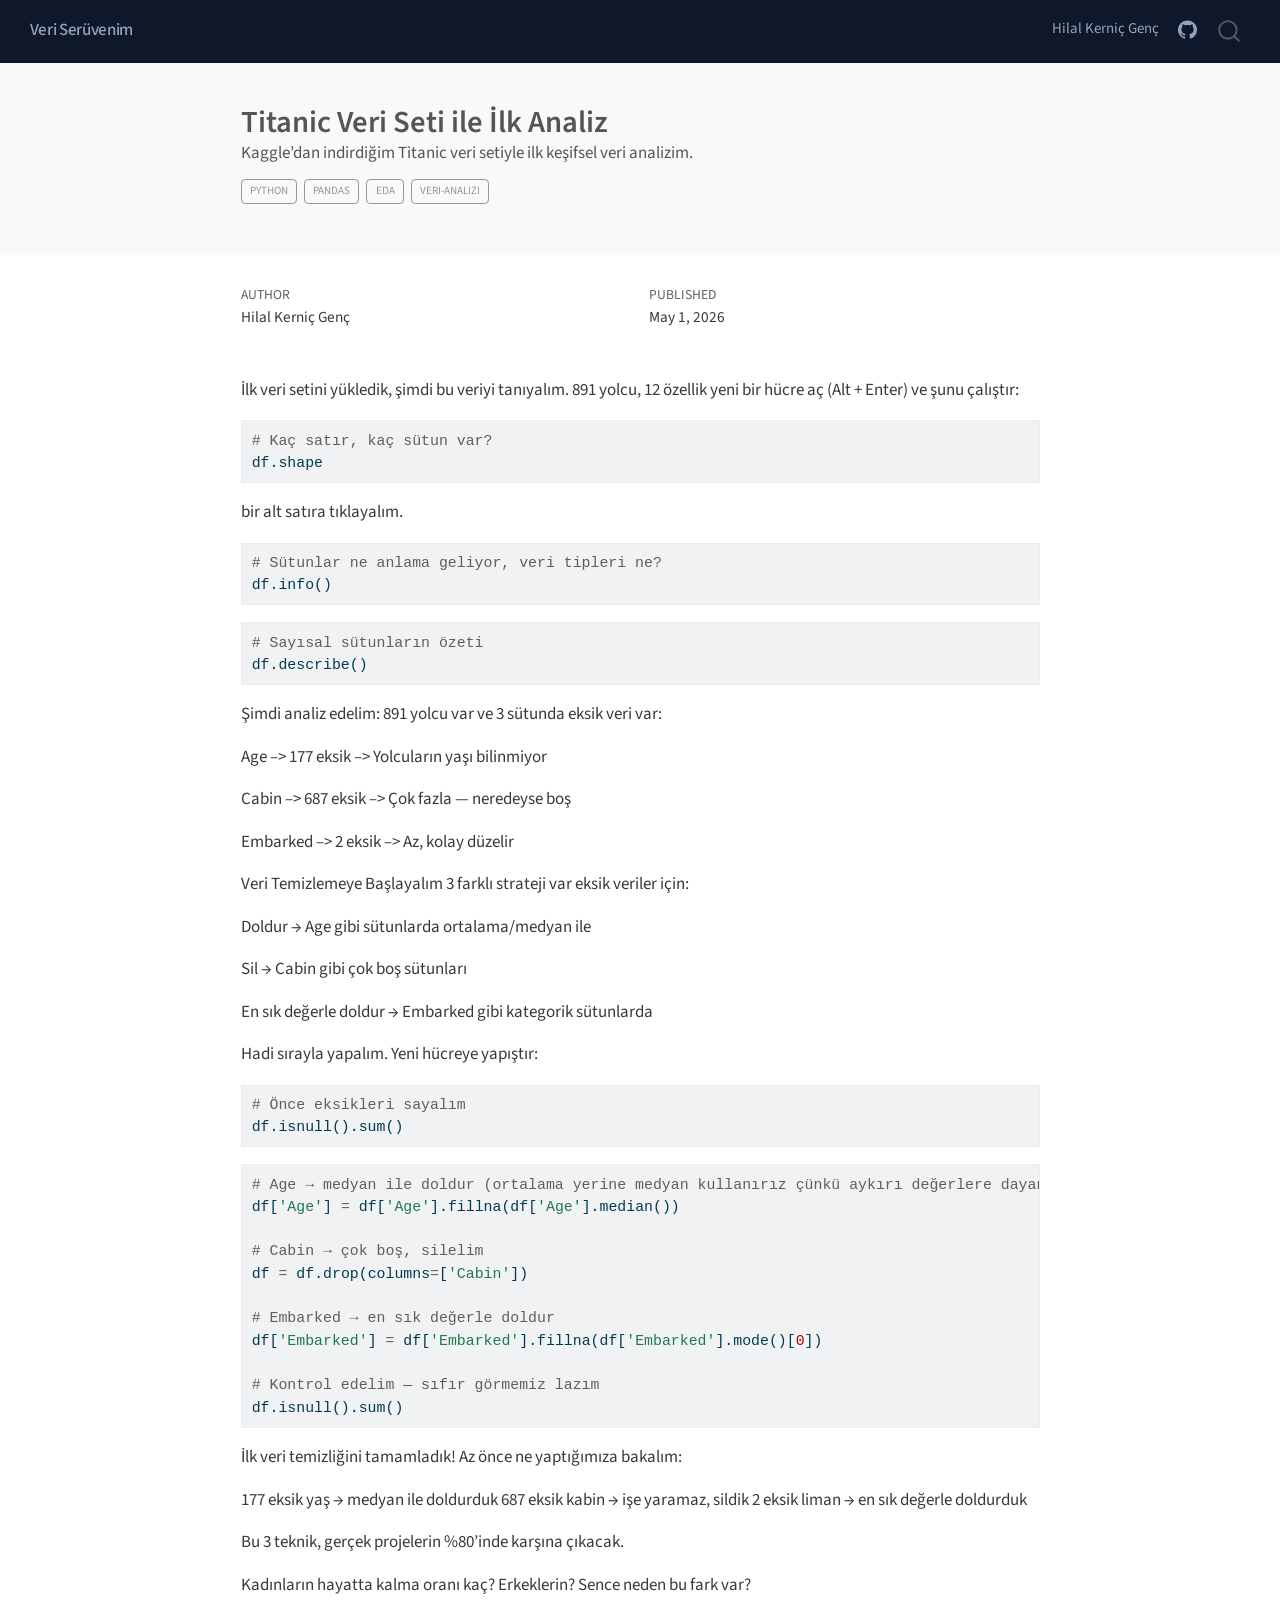
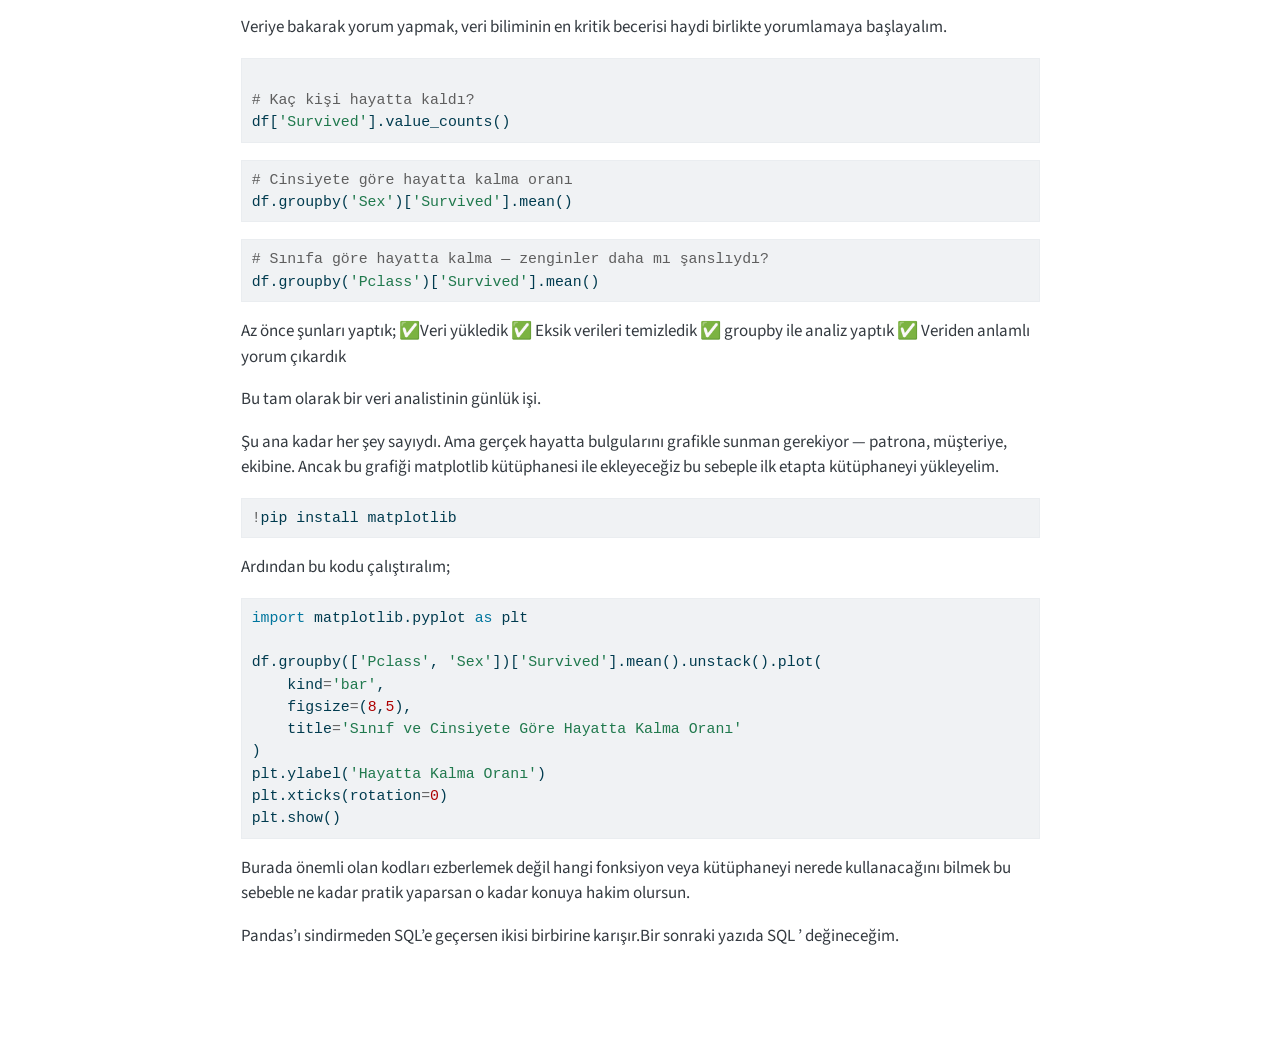
==== posts/eda-analizi/index.html @ 27ab3617 "Built site for gh-pages" ====
<!DOCTYPE html>
<html xmlns="http://www.w3.org/1999/xhtml" lang="en" xml:lang="en"><head>

<meta charset="utf-8">
<meta name="generator" content="quarto-1.9.37">

<meta name="viewport" content="width=device-width, initial-scale=1.0, user-scalable=yes">

<meta name="author" content="Hilal Kerniç Genç">
<meta name="dcterms.date" content="2026-05-01">
<meta name="description" content="Kaggle’dan indirdiğim Titanic veri setiyle ilk keşifsel veri analizim.">

<title>Titanic Veri Seti ile İlk Analiz – Veri Serüvenim</title>
<style>
/* Default styles provided by pandoc.
** See https://pandoc.org/MANUAL.html#variables-for-html for config info.
*/
code{white-space: pre-wrap;}
span.smallcaps{font-variant: small-caps;}
div.columns{display: flex; gap: min(4vw, 1.5em);}
div.column{flex: auto; overflow-x: auto;}
div.hanging-indent{margin-left: 1.5em; text-indent: -1.5em;}
ul.task-list{list-style: none;}
ul.task-list li input[type="checkbox"] {
  width: 0.8em;
  margin: 0 0.8em 0.2em -1em; /* quarto-specific, see https://github.com/quarto-dev/quarto-cli/issues/4556 */ 
  vertical-align: middle;
}
/* CSS for syntax highlighting */
html { -webkit-text-size-adjust: 100%; }
pre > code.sourceCode { white-space: pre; position: relative; }
pre > code.sourceCode > span { display: inline-block; line-height: 1.25; }
pre > code.sourceCode > span:empty { height: 1.2em; }
.sourceCode { overflow: visible; }
code.sourceCode > span { color: inherit; text-decoration: inherit; }
div.sourceCode { margin: 1em 0; }
pre.sourceCode { margin: 0; }
@media screen {
div.sourceCode { overflow: auto; }
}
@media print {
pre > code.sourceCode { white-space: pre-wrap; }
pre > code.sourceCode > span { text-indent: -5em; padding-left: 5em; }
}
pre.numberSource code
  { counter-reset: source-line 0; }
pre.numberSource code > span
  { position: relative; left: -4em; counter-increment: source-line; }
pre.numberSource code > span > a:first-child::before
  { content: counter(source-line);
    position: relative; left: -1em; text-align: right; vertical-align: baseline;
    border: none; display: inline-block;
    -webkit-touch-callout: none; -webkit-user-select: none;
    -khtml-user-select: none; -moz-user-select: none;
    -ms-user-select: none; user-select: none;
    padding: 0 4px; width: 4em;
  }
pre.numberSource { margin-left: 3em;  padding-left: 4px; }
div.sourceCode
  {   }
@media screen {
pre > code.sourceCode > span > a:first-child::before { text-decoration: underline; }
}
</style>


<script src="../../site_libs/quarto-nav/quarto-nav.js"></script>
<script src="../../site_libs/quarto-nav/headroom.min.js"></script>
<script src="../../site_libs/clipboard/clipboard.min.js"></script>
<script src="../../site_libs/quarto-search/autocomplete.umd.js"></script>
<script src="../../site_libs/quarto-search/fuse.min.js"></script>
<script src="../../site_libs/quarto-search/quarto-search.js"></script>
<meta name="quarto:offset" content="../../">
<script src="../../site_libs/quarto-html/quarto.js" type="module"></script>
<script src="../../site_libs/quarto-html/tabsets/tabsets.js" type="module"></script>
<script src="../../site_libs/quarto-html/popper.min.js"></script>
<script src="../../site_libs/quarto-html/tippy.umd.min.js"></script>
<script src="../../site_libs/quarto-html/anchor.min.js"></script>
<link href="../../site_libs/quarto-html/tippy.css" rel="stylesheet">
<link href="../../site_libs/quarto-html/quarto-syntax-highlighting-7f8f88aac4f3542376d5c11b86a4c14d.css" rel="stylesheet" id="quarto-text-highlighting-styles">
<script src="../../site_libs/bootstrap/bootstrap.min.js"></script>
<link href="../../site_libs/bootstrap/bootstrap-icons.css" rel="stylesheet">
<link href="../../site_libs/bootstrap/bootstrap-a0f9fd0d421825b736dc1bbcbcba2219.min.css" rel="stylesheet" append-hash="true" id="quarto-bootstrap" data-mode="light">
<script id="quarto-search-options" type="application/json">{
  "location": "navbar",
  "copy-button": false,
  "collapse-after": 3,
  "panel-placement": "end",
  "type": "overlay",
  "limit": 50,
  "keyboard-shortcut": [
    "f",
    "/",
    "s"
  ],
  "show-item-context": false,
  "language": {
    "search-no-results-text": "No results",
    "search-matching-documents-text": "matching documents",
    "search-copy-link-title": "Copy link to search",
    "search-hide-matches-text": "Hide additional matches",
    "search-more-match-text": "more match in this document",
    "search-more-matches-text": "more matches in this document",
    "search-clear-button-title": "Clear",
    "search-text-placeholder": "",
    "search-detached-cancel-button-title": "Cancel",
    "search-submit-button-title": "Submit",
    "search-label": "Search"
  }
}</script>


<link rel="stylesheet" href="../../styles.css">
</head>

<body class="nav-fixed fullcontent quarto-light">

<div id="quarto-search-results"></div>
  <header id="quarto-header" class="headroom fixed-top quarto-banner">
    <nav class="navbar navbar-expand-lg " data-bs-theme="dark">
      <div class="navbar-container container-fluid">
      <div class="navbar-brand-container mx-auto">
    <a class="navbar-brand" href="../../index.html">
    <span class="navbar-title">Veri Serüvenim</span>
    </a>
  </div>
            <div id="quarto-search" class="" title="Search"></div>
          <button class="navbar-toggler" type="button" data-bs-toggle="collapse" data-bs-target="#navbarCollapse" aria-controls="navbarCollapse" role="menu" aria-expanded="false" aria-label="Toggle navigation" onclick="if (window.quartoToggleHeadroom) { window.quartoToggleHeadroom(); }">
  <span class="navbar-toggler-icon"></span>
</button>
          <div class="collapse navbar-collapse" id="navbarCollapse">
            <ul class="navbar-nav navbar-nav-scroll ms-auto">
  <li class="nav-item">
    <a class="nav-link" href="../../about.html"> 
<span class="menu-text">Hilal Kerniç Genç</span></a>
  </li>  
  <li class="nav-item compact">
    <a class="nav-link" href="https://github.com/Hilalkernicgenc"> <i class="bi bi-github" role="img">
</i> 
<span class="menu-text"></span></a>
  </li>  
</ul>
          </div> <!-- /navcollapse -->
            <div class="quarto-navbar-tools">
</div>
      </div> <!-- /container-fluid -->
    </nav>
</header>
<!-- content -->
<header id="title-block-header" class="quarto-title-block default page-columns page-full">
  <div class="quarto-title-banner page-columns page-full">
    <div class="quarto-title column-body">
      <h1 class="title">Titanic Veri Seti ile İlk Analiz</h1>
                  <div>
        <div class="description">
          Kaggle’dan indirdiğim Titanic veri setiyle ilk keşifsel veri analizim.
        </div>
      </div>
                          <div class="quarto-categories">
                <div class="quarto-category">python</div>
                <div class="quarto-category">pandas</div>
                <div class="quarto-category">eda</div>
                <div class="quarto-category">veri-analizi</div>
              </div>
                  </div>
  </div>
    
  
  <div class="quarto-title-meta">

      <div>
      <div class="quarto-title-meta-heading">Author</div>
      <div class="quarto-title-meta-contents">
               <p>Hilal Kerniç Genç </p>
            </div>
    </div>
      
      <div>
      <div class="quarto-title-meta-heading">Published</div>
      <div class="quarto-title-meta-contents">
        <p class="date">May 1, 2026</p>
      </div>
    </div>
    
      
    </div>
    
  
  </header><div id="quarto-content" class="quarto-container page-columns page-rows-contents page-layout-article page-navbar">
<!-- sidebar -->
<!-- margin-sidebar -->
    
<!-- main -->
<main class="content quarto-banner-title-block" id="quarto-document-content">





<p>İlk veri setini yükledik, şimdi bu veriyi tanıyalım. 891 yolcu, 12 özellik yeni bir hücre aç (Alt + Enter) ve şunu çalıştır:</p>
<div class="code-copy-outer-scaffold"><div class="sourceCode" id="cb1"><pre class="sourceCode python code-with-copy"><code class="sourceCode python"><span id="cb1-1"><a href="#cb1-1" aria-hidden="true" tabindex="-1"></a><span class="co"># Kaç satır, kaç sütun var?</span></span>
<span id="cb1-2"><a href="#cb1-2" aria-hidden="true" tabindex="-1"></a>df.shape</span></code></pre></div><button title="Copy to Clipboard" class="code-copy-button"><i class="bi"></i></button></div>
<p>bir alt satıra tıklayalım.</p>
<div class="code-copy-outer-scaffold"><div class="sourceCode" id="cb2"><pre class="sourceCode python code-with-copy"><code class="sourceCode python"><span id="cb2-1"><a href="#cb2-1" aria-hidden="true" tabindex="-1"></a><span class="co"># Sütunlar ne anlama geliyor, veri tipleri ne?</span></span>
<span id="cb2-2"><a href="#cb2-2" aria-hidden="true" tabindex="-1"></a>df.info()</span></code></pre></div><button title="Copy to Clipboard" class="code-copy-button"><i class="bi"></i></button></div>
<div class="code-copy-outer-scaffold"><div class="sourceCode" id="cb3"><pre class="sourceCode python code-with-copy"><code class="sourceCode python"><span id="cb3-1"><a href="#cb3-1" aria-hidden="true" tabindex="-1"></a><span class="co"># Sayısal sütunların özeti</span></span>
<span id="cb3-2"><a href="#cb3-2" aria-hidden="true" tabindex="-1"></a>df.describe()</span></code></pre></div><button title="Copy to Clipboard" class="code-copy-button"><i class="bi"></i></button></div>
<p>Şimdi analiz edelim: 891 yolcu var ve 3 sütunda eksik veri var:</p>
<p>Age –&gt; 177 eksik –&gt; Yolcuların yaşı bilinmiyor</p>
<p>Cabin –&gt; 687 eksik –&gt; Çok fazla — neredeyse boş</p>
<p>Embarked –&gt; 2 eksik –&gt; Az, kolay düzelir</p>
<p>Veri Temizlemeye Başlayalım 3 farklı strateji var eksik veriler için:</p>
<p>Doldur → Age gibi sütunlarda ortalama/medyan ile</p>
<p>Sil → Cabin gibi çok boş sütunları</p>
<p>En sık değerle doldur → Embarked gibi kategorik sütunlarda</p>
<p>Hadi sırayla yapalım. Yeni hücreye yapıştır:</p>
<div class="code-copy-outer-scaffold"><div class="sourceCode" id="cb4"><pre class="sourceCode python code-with-copy"><code class="sourceCode python"><span id="cb4-1"><a href="#cb4-1" aria-hidden="true" tabindex="-1"></a><span class="co"># Önce eksikleri sayalım</span></span>
<span id="cb4-2"><a href="#cb4-2" aria-hidden="true" tabindex="-1"></a>df.isnull().<span class="bu">sum</span>()</span></code></pre></div><button title="Copy to Clipboard" class="code-copy-button"><i class="bi"></i></button></div>
<div class="code-copy-outer-scaffold"><div class="sourceCode" id="cb5"><pre class="sourceCode python code-with-copy"><code class="sourceCode python"><span id="cb5-1"><a href="#cb5-1" aria-hidden="true" tabindex="-1"></a><span class="co"># Age → medyan ile doldur (ortalama yerine medyan kullanırız çünkü aykırı değerlere dayanıklı)</span></span>
<span id="cb5-2"><a href="#cb5-2" aria-hidden="true" tabindex="-1"></a>df[<span class="st">'Age'</span>] <span class="op">=</span> df[<span class="st">'Age'</span>].fillna(df[<span class="st">'Age'</span>].median())</span>
<span id="cb5-3"><a href="#cb5-3" aria-hidden="true" tabindex="-1"></a></span>
<span id="cb5-4"><a href="#cb5-4" aria-hidden="true" tabindex="-1"></a><span class="co"># Cabin → çok boş, silelim</span></span>
<span id="cb5-5"><a href="#cb5-5" aria-hidden="true" tabindex="-1"></a>df <span class="op">=</span> df.drop(columns<span class="op">=</span>[<span class="st">'Cabin'</span>])</span>
<span id="cb5-6"><a href="#cb5-6" aria-hidden="true" tabindex="-1"></a></span>
<span id="cb5-7"><a href="#cb5-7" aria-hidden="true" tabindex="-1"></a><span class="co"># Embarked → en sık değerle doldur</span></span>
<span id="cb5-8"><a href="#cb5-8" aria-hidden="true" tabindex="-1"></a>df[<span class="st">'Embarked'</span>] <span class="op">=</span> df[<span class="st">'Embarked'</span>].fillna(df[<span class="st">'Embarked'</span>].mode()[<span class="dv">0</span>])</span>
<span id="cb5-9"><a href="#cb5-9" aria-hidden="true" tabindex="-1"></a></span>
<span id="cb5-10"><a href="#cb5-10" aria-hidden="true" tabindex="-1"></a><span class="co"># Kontrol edelim — sıfır görmemiz lazım</span></span>
<span id="cb5-11"><a href="#cb5-11" aria-hidden="true" tabindex="-1"></a>df.isnull().<span class="bu">sum</span>()</span></code></pre></div><button title="Copy to Clipboard" class="code-copy-button"><i class="bi"></i></button></div>
<p>İlk veri temizliğini tamamladık! Az önce ne yaptığımıza bakalım:</p>
<p>177 eksik yaş → medyan ile doldurduk 687 eksik kabin → işe yaramaz, sildik 2 eksik liman → en sık değerle doldurduk</p>
<p>Bu 3 teknik, gerçek projelerin %80’inde karşına çıkacak.</p>
<p>Kadınların hayatta kalma oranı kaç? Erkeklerin? Sence neden bu fark var?</p>
<p>Veriye bakarak yorum yapmak, veri biliminin en kritik becerisi haydi birlikte yorumlamaya başlayalım.</p>
<div class="code-copy-outer-scaffold"><div class="sourceCode" id="cb6"><pre class="sourceCode python code-with-copy"><code class="sourceCode python"><span id="cb6-1"><a href="#cb6-1" aria-hidden="true" tabindex="-1"></a></span>
<span id="cb6-2"><a href="#cb6-2" aria-hidden="true" tabindex="-1"></a><span class="co"># Kaç kişi hayatta kaldı?</span></span>
<span id="cb6-3"><a href="#cb6-3" aria-hidden="true" tabindex="-1"></a>df[<span class="st">'Survived'</span>].value_counts()</span></code></pre></div><button title="Copy to Clipboard" class="code-copy-button"><i class="bi"></i></button></div>
<div class="code-copy-outer-scaffold"><div class="sourceCode" id="cb7"><pre class="sourceCode python code-with-copy"><code class="sourceCode python"><span id="cb7-1"><a href="#cb7-1" aria-hidden="true" tabindex="-1"></a><span class="co"># Cinsiyete göre hayatta kalma oranı</span></span>
<span id="cb7-2"><a href="#cb7-2" aria-hidden="true" tabindex="-1"></a>df.groupby(<span class="st">'Sex'</span>)[<span class="st">'Survived'</span>].mean()</span></code></pre></div><button title="Copy to Clipboard" class="code-copy-button"><i class="bi"></i></button></div>
<div class="code-copy-outer-scaffold"><div class="sourceCode" id="cb8"><pre class="sourceCode python code-with-copy"><code class="sourceCode python"><span id="cb8-1"><a href="#cb8-1" aria-hidden="true" tabindex="-1"></a><span class="co"># Sınıfa göre hayatta kalma — zenginler daha mı şanslıydı?</span></span>
<span id="cb8-2"><a href="#cb8-2" aria-hidden="true" tabindex="-1"></a>df.groupby(<span class="st">'Pclass'</span>)[<span class="st">'Survived'</span>].mean()</span></code></pre></div><button title="Copy to Clipboard" class="code-copy-button"><i class="bi"></i></button></div>
<p>Az önce şunları yaptık; ✅Veri yükledik ✅ Eksik verileri temizledik ✅ groupby ile analiz yaptık ✅ Veriden anlamlı yorum çıkardık</p>
<p>Bu tam olarak bir veri analistinin günlük işi.</p>
<p>Şu ana kadar her şey sayıydı. Ama gerçek hayatta bulgularını grafikle sunman gerekiyor — patrona, müşteriye, ekibine. Ancak bu grafiği matplotlib kütüphanesi ile ekleyeceğiz bu sebeple ilk etapta kütüphaneyi yükleyelim.</p>
<div class="code-copy-outer-scaffold"><div class="sourceCode" id="cb9"><pre class="sourceCode python code-with-copy"><code class="sourceCode python"><span id="cb9-1"><a href="#cb9-1" aria-hidden="true" tabindex="-1"></a><span class="op">!</span>pip install matplotlib</span></code></pre></div><button title="Copy to Clipboard" class="code-copy-button"><i class="bi"></i></button></div>
<p>Ardından bu kodu çalıştıralım;</p>
<div class="code-copy-outer-scaffold"><div class="sourceCode" id="cb10"><pre class="sourceCode python code-with-copy"><code class="sourceCode python"><span id="cb10-1"><a href="#cb10-1" aria-hidden="true" tabindex="-1"></a><span class="im">import</span> matplotlib.pyplot <span class="im">as</span> plt</span>
<span id="cb10-2"><a href="#cb10-2" aria-hidden="true" tabindex="-1"></a></span>
<span id="cb10-3"><a href="#cb10-3" aria-hidden="true" tabindex="-1"></a>df.groupby([<span class="st">'Pclass'</span>, <span class="st">'Sex'</span>])[<span class="st">'Survived'</span>].mean().unstack().plot(</span>
<span id="cb10-4"><a href="#cb10-4" aria-hidden="true" tabindex="-1"></a>    kind<span class="op">=</span><span class="st">'bar'</span>, </span>
<span id="cb10-5"><a href="#cb10-5" aria-hidden="true" tabindex="-1"></a>    figsize<span class="op">=</span>(<span class="dv">8</span>,<span class="dv">5</span>),</span>
<span id="cb10-6"><a href="#cb10-6" aria-hidden="true" tabindex="-1"></a>    title<span class="op">=</span><span class="st">'Sınıf ve Cinsiyete Göre Hayatta Kalma Oranı'</span></span>
<span id="cb10-7"><a href="#cb10-7" aria-hidden="true" tabindex="-1"></a>)</span>
<span id="cb10-8"><a href="#cb10-8" aria-hidden="true" tabindex="-1"></a>plt.ylabel(<span class="st">'Hayatta Kalma Oranı'</span>)</span>
<span id="cb10-9"><a href="#cb10-9" aria-hidden="true" tabindex="-1"></a>plt.xticks(rotation<span class="op">=</span><span class="dv">0</span>)</span>
<span id="cb10-10"><a href="#cb10-10" aria-hidden="true" tabindex="-1"></a>plt.show()</span></code></pre></div><button title="Copy to Clipboard" class="code-copy-button"><i class="bi"></i></button></div>
<p>Burada önemli olan kodları ezberlemek değil hangi fonksiyon veya kütüphaneyi nerede kullanacağını bilmek bu sebeble ne kadar pratik yaparsan o kadar konuya hakim olursun.</p>
<p>Pandas’ı sindirmeden SQL’e geçersen ikisi birbirine karışır.Bir sonraki yazıda SQL ’ değineceğim.</p>



</main> <!-- /main -->
<script id="quarto-html-after-body" type="application/javascript">
  window.document.addEventListener("DOMContentLoaded", function (event) {
    const icon = "";
    const anchorJS = new window.AnchorJS();
    anchorJS.options = {
      placement: 'right',
      icon: icon
    };
    anchorJS.add('.anchored');
    const isCodeAnnotation = (el) => {
      for (const clz of el.classList) {
        if (clz.startsWith('code-annotation-')) {                     
          return true;
        }
      }
      return false;
    }
    const onCopySuccess = function(e) {
      // button target
      const button = e.trigger;
      // don't keep focus
      button.blur();
      // flash "checked"
      button.classList.add('code-copy-button-checked');
      var currentTitle = button.getAttribute("title");
      button.setAttribute("title", "Copied!");
      let tooltip;
      if (window.bootstrap) {
        button.setAttribute("data-bs-toggle", "tooltip");
        button.setAttribute("data-bs-placement", "left");
        button.setAttribute("data-bs-title", "Copied!");
        tooltip = new bootstrap.Tooltip(button, 
          { trigger: "manual", 
            customClass: "code-copy-button-tooltip",
            offset: [0, -8]});
        tooltip.show();    
      }
      setTimeout(function() {
        if (tooltip) {
          tooltip.hide();
          button.removeAttribute("data-bs-title");
          button.removeAttribute("data-bs-toggle");
          button.removeAttribute("data-bs-placement");
        }
        button.setAttribute("title", currentTitle);
        button.classList.remove('code-copy-button-checked');
      }, 1000);
      // clear code selection
      e.clearSelection();
    }
    const getTextToCopy = function(trigger) {
      const outerScaffold = trigger.parentElement.cloneNode(true);
      const codeEl = outerScaffold.querySelector('code');
      for (const childEl of codeEl.children) {
        if (isCodeAnnotation(childEl)) {
          childEl.remove();
        }
      }
      return codeEl.innerText;
    }
    const clipboard = new window.ClipboardJS('.code-copy-button:not([data-in-quarto-modal])', {
      text: getTextToCopy
    });
    clipboard.on('success', onCopySuccess);
    if (window.document.getElementById('quarto-embedded-source-code-modal')) {
      const clipboardModal = new window.ClipboardJS('.code-copy-button[data-in-quarto-modal]', {
        text: getTextToCopy,
        container: window.document.getElementById('quarto-embedded-source-code-modal')
      });
      clipboardModal.on('success', onCopySuccess);
    }
      var localhostRegex = new RegExp(/^(?:http|https):\/\/localhost\:?[0-9]*\//);
      var mailtoRegex = new RegExp(/^mailto:/);
        var filterRegex = new RegExp("https:\/\/Hilalkernicgenc\.github\.io");
      var isInternal = (href) => {
          return filterRegex.test(href) || localhostRegex.test(href) || mailtoRegex.test(href);
      }
      // Inspect non-navigation links and adorn them if external
     var links = window.document.querySelectorAll('a[href]:not(.nav-link):not(.navbar-brand):not(.toc-action):not(.sidebar-link):not(.sidebar-item-toggle):not(.pagination-link):not(.no-external):not([aria-hidden]):not(.dropdown-item):not(.quarto-navigation-tool):not(.about-link)');
      for (var i=0; i<links.length; i++) {
        const link = links[i];
        if (!isInternal(link.href)) {
          // undo the damage that might have been done by quarto-nav.js in the case of
          // links that we want to consider external
          if (link.dataset.originalHref !== undefined) {
            link.href = link.dataset.originalHref;
          }
        }
      }
    function tippyHover(el, contentFn, onTriggerFn, onUntriggerFn) {
      const config = {
        allowHTML: true,
        maxWidth: 500,
        delay: 100,
        arrow: false,
        appendTo: function(el) {
            return el.parentElement;
        },
        interactive: true,
        interactiveBorder: 10,
        theme: 'quarto',
        placement: 'bottom-start',
      };
      if (contentFn) {
        config.content = contentFn;
      }
      if (onTriggerFn) {
        config.onTrigger = onTriggerFn;
      }
      if (onUntriggerFn) {
        config.onUntrigger = onUntriggerFn;
      }
      window.tippy(el, config); 
    }
    const noterefs = window.document.querySelectorAll('a[role="doc-noteref"]');
    for (var i=0; i<noterefs.length; i++) {
      const ref = noterefs[i];
      tippyHover(ref, function() {
        // use id or data attribute instead here
        let href = ref.getAttribute('data-footnote-href') || ref.getAttribute('href');
        try { href = new URL(href).hash; } catch {}
        const id = href.replace(/^#\/?/, "");
        const note = window.document.getElementById(id);
        if (note) {
          return note.innerHTML;
        } else {
          return "";
        }
      });
    }
    const xrefs = window.document.querySelectorAll('a.quarto-xref');
    const processXRef = (id, note) => {
      // Strip column container classes
      const stripColumnClz = (el) => {
        el.classList.remove("page-full", "page-columns");
        if (el.children) {
          for (const child of el.children) {
            stripColumnClz(child);
          }
        }
      }
      stripColumnClz(note)
      if (id === null || id.startsWith('sec-')) {
        // Special case sections, only their first couple elements
        const container = document.createElement("div");
        if (note.children && note.children.length > 2) {
          container.appendChild(note.children[0].cloneNode(true));
          for (let i = 1; i < note.children.length; i++) {
            const child = note.children[i];
            if (child.tagName === "P" && child.innerText === "") {
              continue;
            } else {
              container.appendChild(child.cloneNode(true));
              break;
            }
          }
          if (window.Quarto?.typesetMath) {
            window.Quarto.typesetMath(container);
          }
          return container.innerHTML
        } else {
          if (window.Quarto?.typesetMath) {
            window.Quarto.typesetMath(note);
          }
          return note.innerHTML;
        }
      } else {
        // Remove any anchor links if they are present
        const anchorLink = note.querySelector('a.anchorjs-link');
        if (anchorLink) {
          anchorLink.remove();
        }
        if (window.Quarto?.typesetMath) {
          window.Quarto.typesetMath(note);
        }
        if (note.classList.contains("callout")) {
          return note.outerHTML;
        } else {
          return note.innerHTML;
        }
      }
    }
    for (var i=0; i<xrefs.length; i++) {
      const xref = xrefs[i];
      tippyHover(xref, undefined, function(instance) {
        instance.disable();
        let url = xref.getAttribute('href');
        let hash = undefined; 
        if (url.startsWith('#')) {
          hash = url;
        } else {
          try { hash = new URL(url).hash; } catch {}
        }
        if (hash) {
          const id = hash.replace(/^#\/?/, "");
          const note = window.document.getElementById(id);
          if (note !== null) {
            try {
              const html = processXRef(id, note.cloneNode(true));
              instance.setContent(html);
            } finally {
              instance.enable();
              instance.show();
            }
          } else {
            // See if we can fetch this
            fetch(url.split('#')[0])
            .then(res => res.text())
            .then(html => {
              const parser = new DOMParser();
              const htmlDoc = parser.parseFromString(html, "text/html");
              const note = htmlDoc.getElementById(id);
              if (note !== null) {
                const html = processXRef(id, note);
                instance.setContent(html);
              } 
            }).finally(() => {
              instance.enable();
              instance.show();
            });
          }
        } else {
          // See if we can fetch a full url (with no hash to target)
          // This is a special case and we should probably do some content thinning / targeting
          fetch(url)
          .then(res => res.text())
          .then(html => {
            const parser = new DOMParser();
            const htmlDoc = parser.parseFromString(html, "text/html");
            const note = htmlDoc.querySelector('main.content');
            if (note !== null) {
              // This should only happen for chapter cross references
              // (since there is no id in the URL)
              // remove the first header
              if (note.children.length > 0 && note.children[0].tagName === "HEADER") {
                note.children[0].remove();
              }
              const html = processXRef(null, note);
              instance.setContent(html);
            } 
          }).finally(() => {
            instance.enable();
            instance.show();
          });
        }
      }, function(instance) {
      });
    }
        let selectedAnnoteEl;
        const selectorForAnnotation = ( cell, annotation) => {
          let cellAttr = 'data-code-cell="' + cell + '"';
          let lineAttr = 'data-code-annotation="' +  annotation + '"';
          const selector = 'span[' + cellAttr + '][' + lineAttr + ']';
          return selector;
        }
        const selectCodeLines = (annoteEl) => {
          const doc = window.document;
          const targetCell = annoteEl.getAttribute("data-target-cell");
          const targetAnnotation = annoteEl.getAttribute("data-target-annotation");
          const annoteSpan = window.document.querySelector(selectorForAnnotation(targetCell, targetAnnotation));
          const lines = annoteSpan.getAttribute("data-code-lines").split(",");
          const lineIds = lines.map((line) => {
            return targetCell + "-" + line;
          })
          let top = null;
          let height = null;
          let parent = null;
          if (lineIds.length > 0) {
              //compute the position of the single el (top and bottom and make a div)
              const el = window.document.getElementById(lineIds[0]);
              top = el.offsetTop;
              height = el.offsetHeight;
              parent = el.parentElement.parentElement;
            if (lineIds.length > 1) {
              const lastEl = window.document.getElementById(lineIds[lineIds.length - 1]);
              const bottom = lastEl.offsetTop + lastEl.offsetHeight;
              height = bottom - top;
            }
            if (top !== null && height !== null && parent !== null) {
              // cook up a div (if necessary) and position it 
              let div = window.document.getElementById("code-annotation-line-highlight");
              if (div === null) {
                div = window.document.createElement("div");
                div.setAttribute("id", "code-annotation-line-highlight");
                div.style.position = 'absolute';
                parent.appendChild(div);
              }
              div.style.top = top - 2 + "px";
              div.style.height = height + 4 + "px";
              div.style.left = 0;
              let gutterDiv = window.document.getElementById("code-annotation-line-highlight-gutter");
              if (gutterDiv === null) {
                gutterDiv = window.document.createElement("div");
                gutterDiv.setAttribute("id", "code-annotation-line-highlight-gutter");
                gutterDiv.style.position = 'absolute';
                const codeCell = window.document.getElementById(targetCell);
                const gutter = codeCell.querySelector('.code-annotation-gutter');
                gutter.appendChild(gutterDiv);
              }
              gutterDiv.style.top = top - 2 + "px";
              gutterDiv.style.height = height + 4 + "px";
            }
            selectedAnnoteEl = annoteEl;
          }
        };
        const unselectCodeLines = () => {
          const elementsIds = ["code-annotation-line-highlight", "code-annotation-line-highlight-gutter"];
          elementsIds.forEach((elId) => {
            const div = window.document.getElementById(elId);
            if (div) {
              div.remove();
            }
          });
          selectedAnnoteEl = undefined;
        };
          // Handle positioning of the toggle
      window.addEventListener(
        "resize",
        throttle(() => {
          elRect = undefined;
          if (selectedAnnoteEl) {
            selectCodeLines(selectedAnnoteEl);
          }
        }, 10)
      );
      function throttle(fn, ms) {
      let throttle = false;
      let timer;
        return (...args) => {
          if(!throttle) { // first call gets through
              fn.apply(this, args);
              throttle = true;
          } else { // all the others get throttled
              if(timer) clearTimeout(timer); // cancel #2
              timer = setTimeout(() => {
                fn.apply(this, args);
                timer = throttle = false;
              }, ms);
          }
        };
      }
        // Attach click handler to the DT
        const annoteDls = window.document.querySelectorAll('dt[data-target-cell]');
        for (const annoteDlNode of annoteDls) {
          annoteDlNode.addEventListener('click', (event) => {
            const clickedEl = event.target;
            if (clickedEl !== selectedAnnoteEl) {
              unselectCodeLines();
              const activeEl = window.document.querySelector('dt[data-target-cell].code-annotation-active');
              if (activeEl) {
                activeEl.classList.remove('code-annotation-active');
              }
              selectCodeLines(clickedEl);
              clickedEl.classList.add('code-annotation-active');
            } else {
              // Unselect the line
              unselectCodeLines();
              clickedEl.classList.remove('code-annotation-active');
            }
          });
        }
    const findCites = (el) => {
      const parentEl = el.parentElement;
      if (parentEl) {
        const cites = parentEl.dataset.cites;
        if (cites) {
          return {
            el,
            cites: cites.split(' ')
          };
        } else {
          return findCites(el.parentElement)
        }
      } else {
        return undefined;
      }
    };
    var bibliorefs = window.document.querySelectorAll('a[role="doc-biblioref"]');
    for (var i=0; i<bibliorefs.length; i++) {
      const ref = bibliorefs[i];
      const citeInfo = findCites(ref);
      if (citeInfo) {
        tippyHover(citeInfo.el, function() {
          var popup = window.document.createElement('div');
          citeInfo.cites.forEach(function(cite) {
            var citeDiv = window.document.createElement('div');
            citeDiv.classList.add('hanging-indent');
            citeDiv.classList.add('csl-entry');
            var biblioDiv = window.document.getElementById('ref-' + cite);
            if (biblioDiv) {
              citeDiv.innerHTML = biblioDiv.innerHTML;
            }
            popup.appendChild(citeDiv);
          });
          return popup.innerHTML;
        });
      }
    }
  });
  </script>
</div> <!-- /content -->




</body></html>
---- site_libs/quarto-html/tippy.css ----
.tippy-box[data-animation=fade][data-state=hidden]{opacity:0}[data-tippy-root]{max-width:calc(100vw - 10px)}.tippy-box{position:relative;background-color:#333;color:#fff;border-radius:4px;font-size:14px;line-height:1.4;white-space:normal;outline:0;transition-property:transform,visibility,opacity}.tippy-box[data-placement^=top]>.tippy-arrow{bottom:0}.tippy-box[data-placement^=top]>.tippy-arrow:before{bottom:-7px;left:0;border-width:8px 8px 0;border-top-color:initial;transform-origin:center top}.tippy-box[data-placement^=bottom]>.tippy-arrow{top:0}.tippy-box[data-placement^=bottom]>.tippy-arrow:before{top:-7px;left:0;border-width:0 8px 8px;border-bottom-color:initial;transform-origin:center bottom}.tippy-box[data-placement^=left]>.tippy-arrow{right:0}.tippy-box[data-placement^=left]>.tippy-arrow:before{border-width:8px 0 8px 8px;border-left-color:initial;right:-7px;transform-origin:center left}.tippy-box[data-placement^=right]>.tippy-arrow{left:0}.tippy-box[data-placement^=right]>.tippy-arrow:before{left:-7px;border-width:8px 8px 8px 0;border-right-color:initial;transform-origin:center right}.tippy-box[data-inertia][data-state=visible]{transition-timing-function:cubic-bezier(.54,1.5,.38,1.11)}.tippy-arrow{width:16px;height:16px;color:#333}.tippy-arrow:before{content:"";position:absolute;border-color:transparent;border-style:solid}.tippy-content{position:relative;padding:5px 9px;z-index:1}
---- site_libs/quarto-html/quarto-syntax-highlighting-7f8f88aac4f3542376d5c11b86a4c14d.css ----
/* quarto syntax highlight colors */
:root {
  --quarto-hl-ot-color: #003B4F;
  --quarto-hl-at-color: #657422;
  --quarto-hl-ss-color: #20794D;
  --quarto-hl-an-color: #5E5E5E;
  --quarto-hl-fu-color: #4758AB;
  --quarto-hl-st-color: #20794D;
  --quarto-hl-cf-color: #003B4F;
  --quarto-hl-op-color: #5E5E5E;
  --quarto-hl-er-color: #AD0000;
  --quarto-hl-bn-color: #AD0000;
  --quarto-hl-al-color: #AD0000;
  --quarto-hl-va-color: #111111;
  --quarto-hl-bu-color: inherit;
  --quarto-hl-ex-color: inherit;
  --quarto-hl-pp-color: #AD0000;
  --quarto-hl-in-color: #5E5E5E;
  --quarto-hl-vs-color: #20794D;
  --quarto-hl-wa-color: #5E5E5E;
  --quarto-hl-do-color: #5E5E5E;
  --quarto-hl-im-color: #00769E;
  --quarto-hl-ch-color: #20794D;
  --quarto-hl-dt-color: #AD0000;
  --quarto-hl-fl-color: #AD0000;
  --quarto-hl-co-color: #5E5E5E;
  --quarto-hl-cv-color: #5E5E5E;
  --quarto-hl-cn-color: #8f5902;
  --quarto-hl-sc-color: #5E5E5E;
  --quarto-hl-dv-color: #AD0000;
  --quarto-hl-kw-color: #003B4F;
}

/* other quarto variables */
:root {
  --quarto-font-monospace: SFMono-Regular, Menlo, Monaco, Consolas, "Liberation Mono", "Courier New", monospace;
}

/* syntax highlight based on Pandoc's rules */
pre > code.sourceCode > span {
  color: #003B4F;
}

code.sourceCode > span {
  color: #003B4F;
}

div.sourceCode,
div.sourceCode pre.sourceCode {
  color: #003B4F;
}

/* Normal */
code span {
  color: #003B4F;
}

/* Alert */
code span.al {
  color: #AD0000;
  font-style: inherit;
}

/* Annotation */
code span.an {
  color: #5E5E5E;
  font-style: inherit;
}

/* Attribute */
code span.at {
  color: #657422;
  font-style: inherit;
}

/* BaseN */
code span.bn {
  color: #AD0000;
  font-style: inherit;
}

/* BuiltIn */
code span.bu {
  font-style: inherit;
}

/* ControlFlow */
code span.cf {
  color: #003B4F;
  font-weight: bold;
  font-style: inherit;
}

/* Char */
code span.ch {
  color: #20794D;
  font-style: inherit;
}

/* Constant */
code span.cn {
  color: #8f5902;
  font-style: inherit;
}

/* Comment */
code span.co {
  color: #5E5E5E;
  font-style: inherit;
}

/* CommentVar */
code span.cv {
  color: #5E5E5E;
  font-style: italic;
}

/* Documentation */
code span.do {
  color: #5E5E5E;
  font-style: italic;
}

/* DataType */
code span.dt {
  color: #AD0000;
  font-style: inherit;
}

/* DecVal */
code span.dv {
  color: #AD0000;
  font-style: inherit;
}

/* Error */
code span.er {
  color: #AD0000;
  font-style: inherit;
}

/* Extension */
code span.ex {
  font-style: inherit;
}

/* Float */
code span.fl {
  color: #AD0000;
  font-style: inherit;
}

/* Function */
code span.fu {
  color: #4758AB;
  font-style: inherit;
}

/* Import */
code span.im {
  color: #00769E;
  font-style: inherit;
}

/* Information */
code span.in {
  color: #5E5E5E;
  font-style: inherit;
}

/* Keyword */
code span.kw {
  color: #003B4F;
  font-weight: bold;
  font-style: inherit;
}

/* Operator */
code span.op {
  color: #5E5E5E;
  font-style: inherit;
}

/* Other */
code span.ot {
  color: #003B4F;
  font-style: inherit;
}

/* Preprocessor */
code span.pp {
  color: #AD0000;
  font-style: inherit;
}

/* SpecialChar */
code span.sc {
  color: #5E5E5E;
  font-style: inherit;
}

/* SpecialString */
code span.ss {
  color: #20794D;
  font-style: inherit;
}

/* String */
code span.st {
  color: #20794D;
  font-style: inherit;
}

/* Variable */
code span.va {
  color: #111111;
  font-style: inherit;
}

/* VerbatimString */
code span.vs {
  color: #20794D;
  font-style: inherit;
}

/* Warning */
code span.wa {
  color: #5E5E5E;
  font-style: italic;
}

.prevent-inlining {
  content: "</";
}

/*# sourceMappingURL=789ad8cd35626ba772517505b42a116e.css.map */
---- styles.css ----
/* css styles */
.navbar {
  background-color: #0f172a !important;
  border-bottom: 1px solid #0f172a;
}

.navbar-brand {
  font-weight: 500 !important;
  color: #ffffff !important;
  letter-spacing: -0.02em !important;
  font-size: 1rem !important;
}

.navbar a {
  color: #94a3b8 !important;
  font-size: 0.88em;
}

.navbar a:hover {
  color: #ffffff !important;
}
#title-block-header h1 {
  font-size: 1.8rem !important;
}
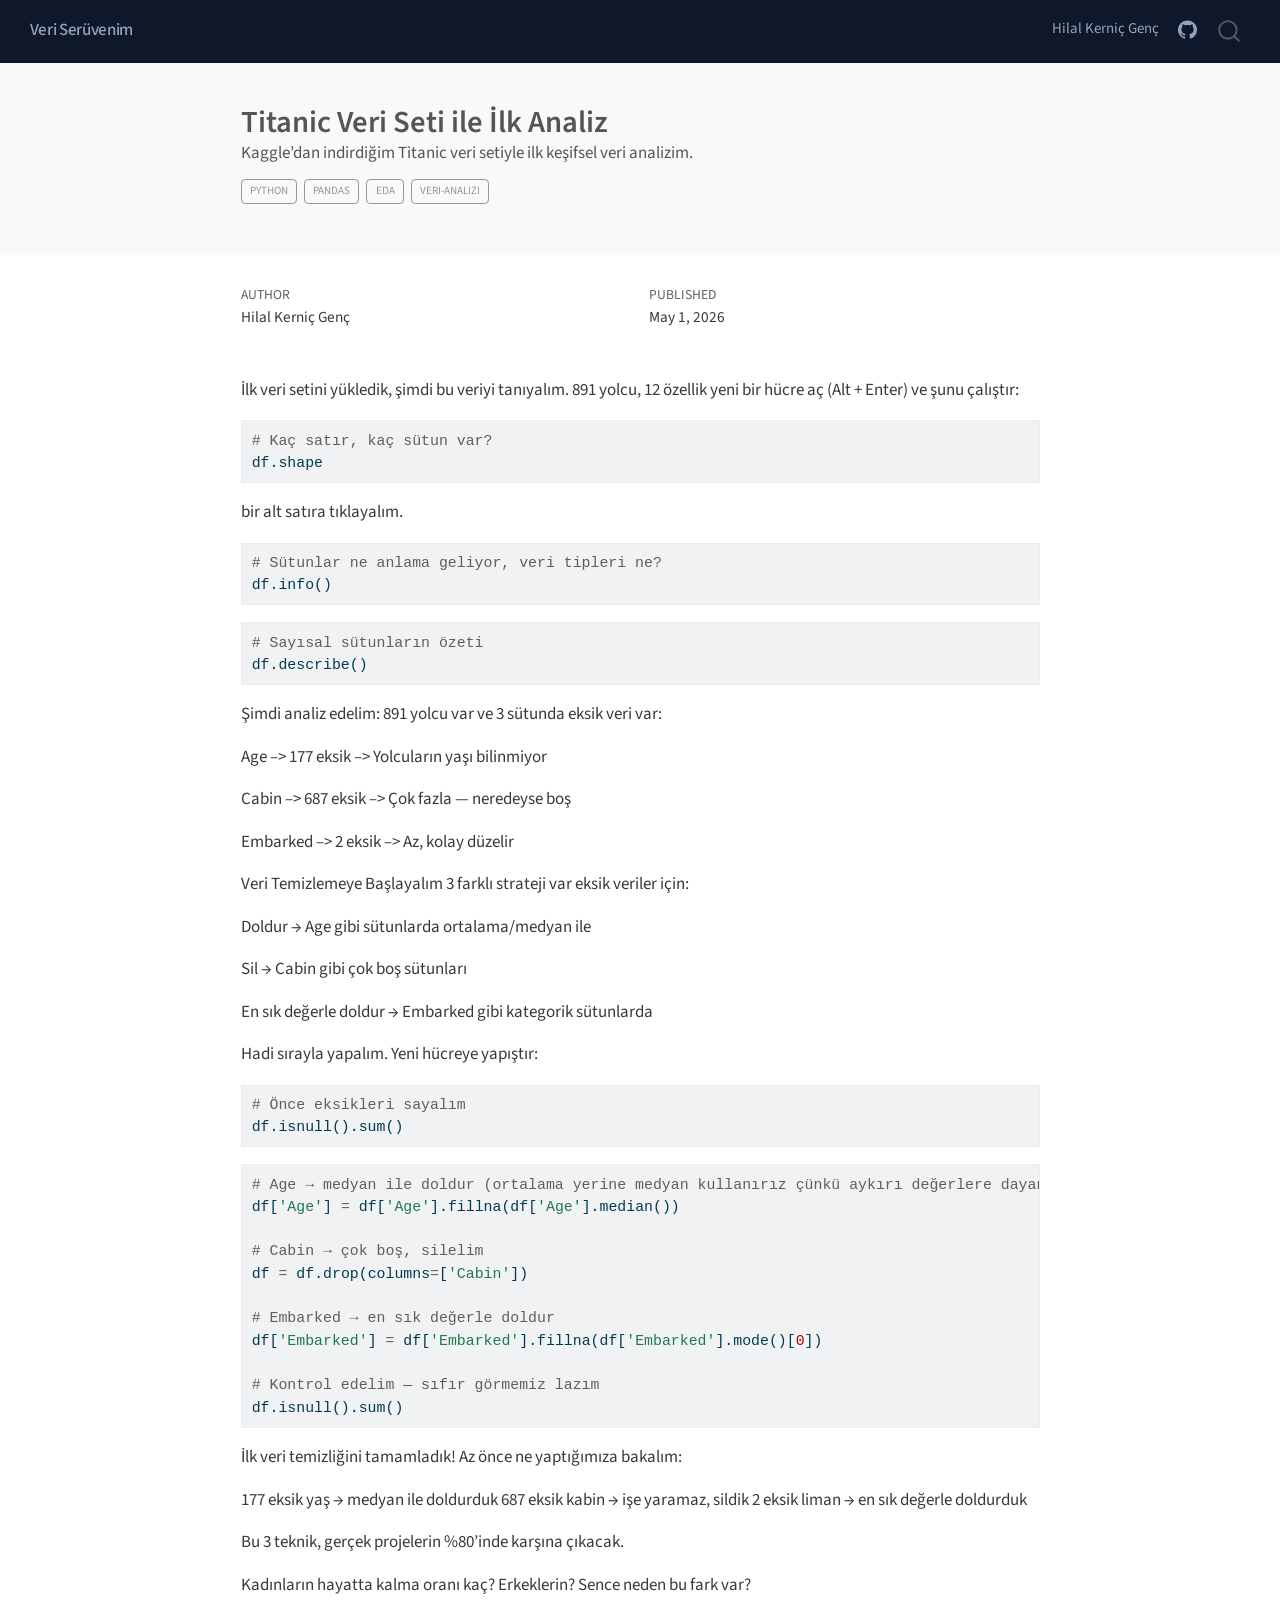
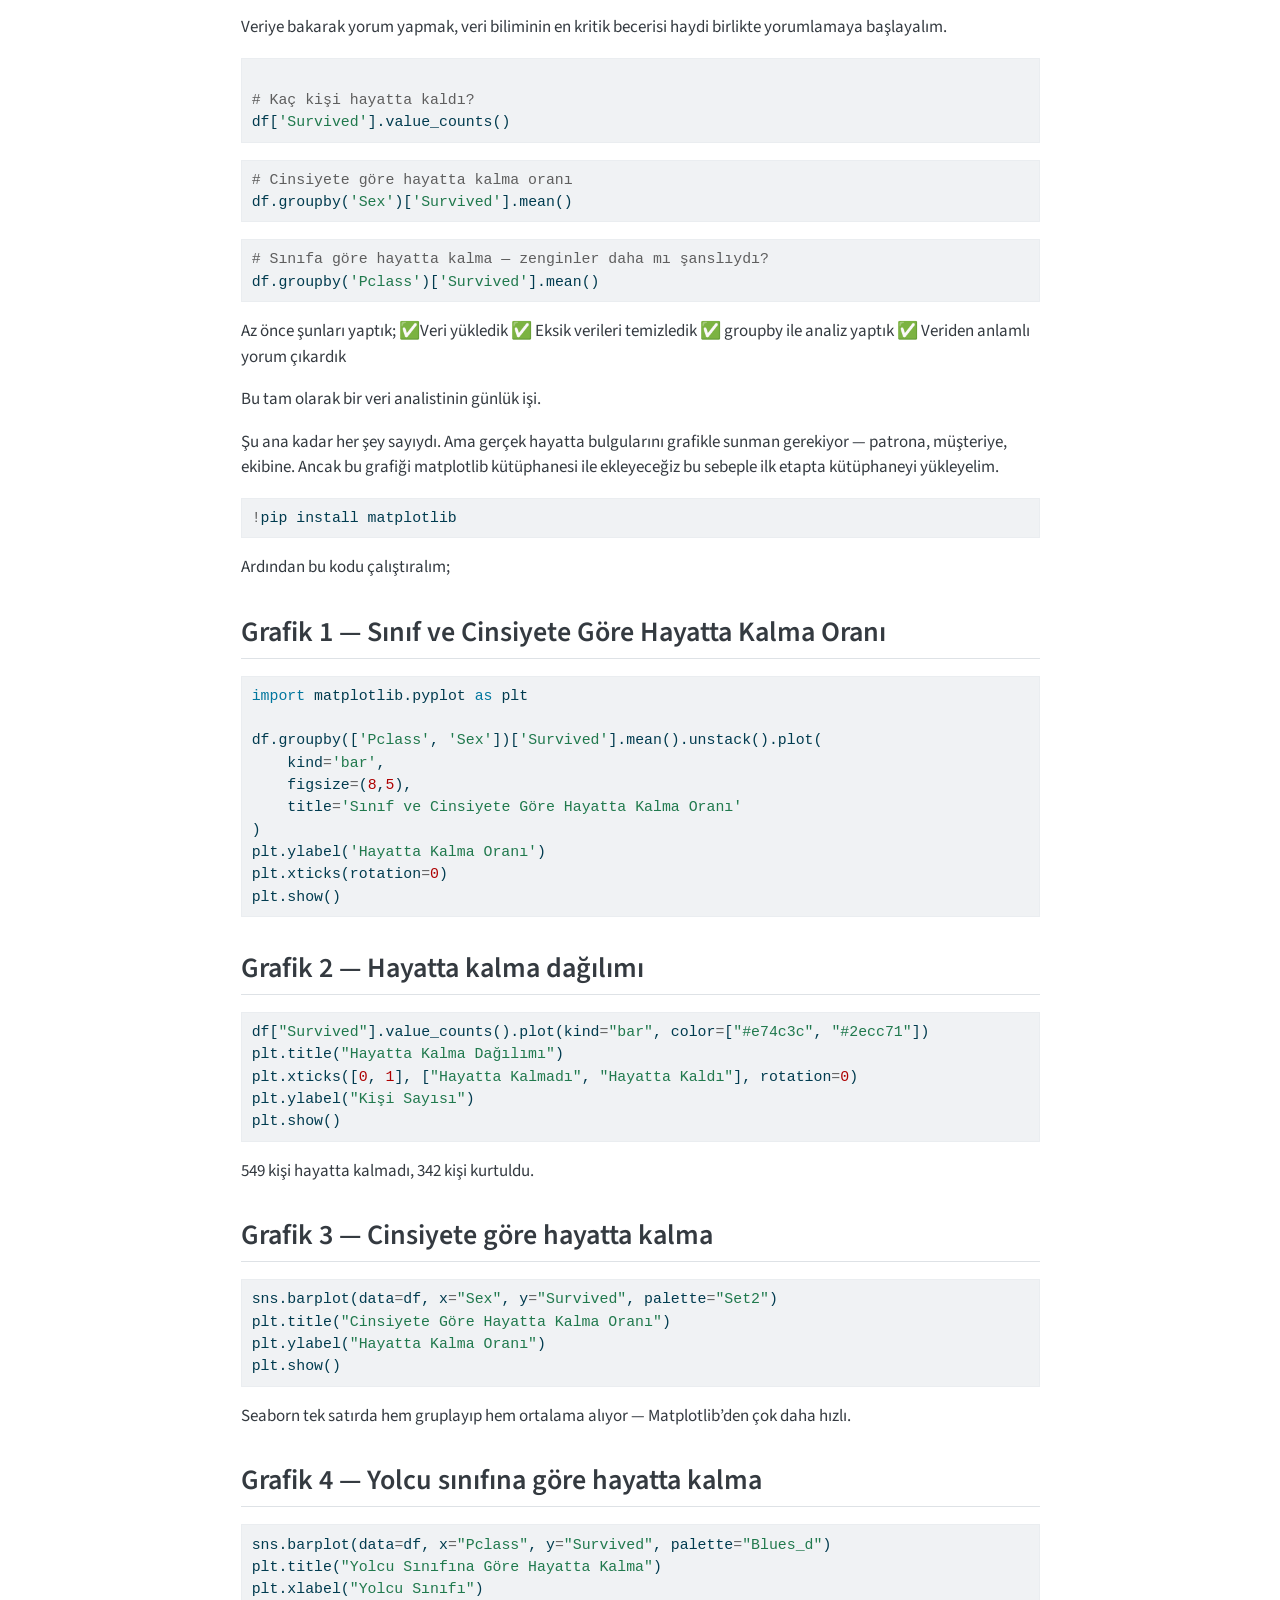
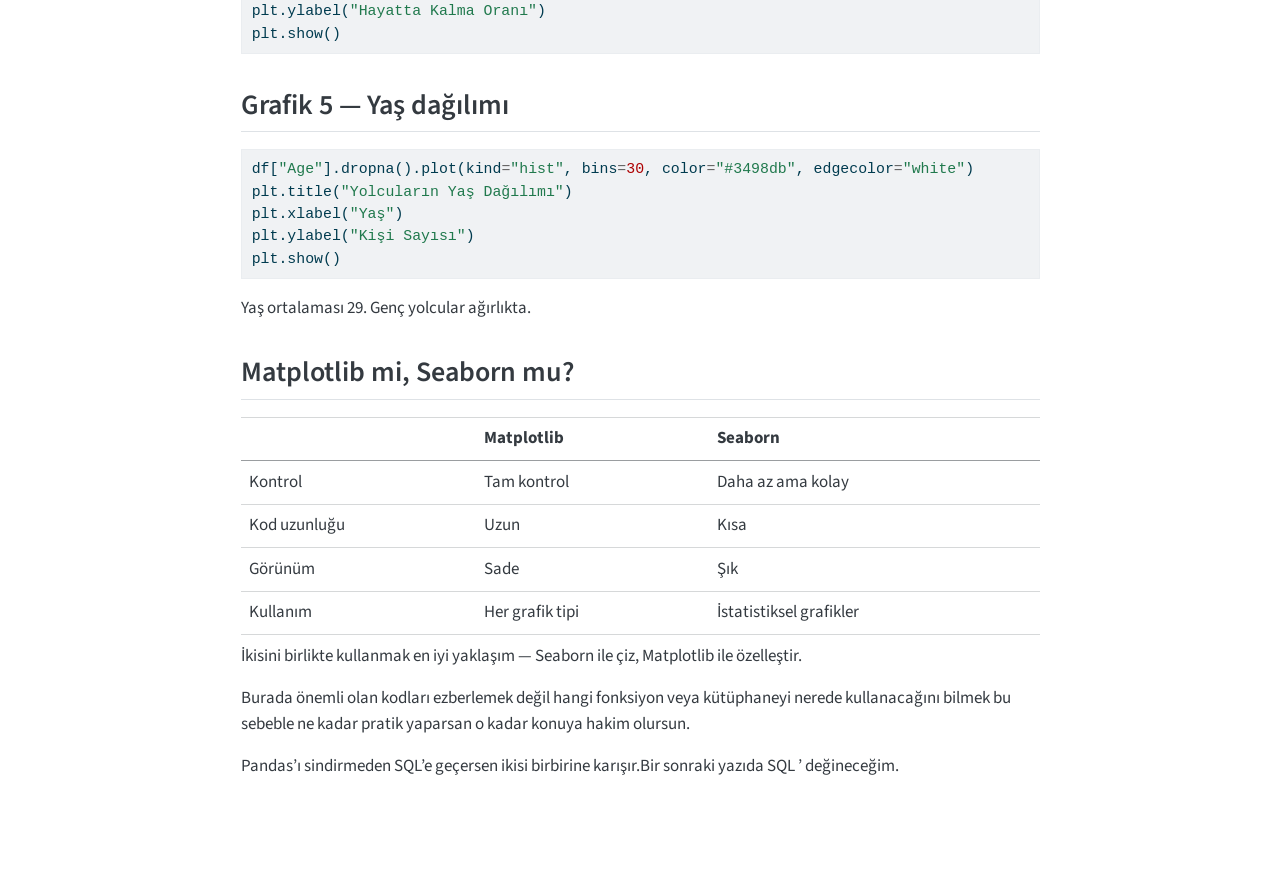
==== commit b532bc9c: "Built site for gh-pages" ====
--- a/posts/eda-analizi/index.html
+++ b/posts/eda-analizi/index.html
@@ -244,6 +244,8 @@
 <p>Şu ana kadar her şey sayıydı. Ama gerçek hayatta bulgularını grafikle sunman gerekiyor — patrona, müşteriye, ekibine. Ancak bu grafiği matplotlib kütüphanesi ile ekleyeceğiz bu sebeple ilk etapta kütüphaneyi yükleyelim.</p>
 <div class="code-copy-outer-scaffold"><div class="sourceCode" id="cb9"><pre class="sourceCode python code-with-copy"><code class="sourceCode python"><span id="cb9-1"><a href="#cb9-1" aria-hidden="true" tabindex="-1"></a><span class="op">!</span>pip install matplotlib</span></code></pre></div><button title="Copy to Clipboard" class="code-copy-button"><i class="bi"></i></button></div>
 <p>Ardından bu kodu çalıştıralım;</p>
+<section id="grafik-1-sınıf-ve-cinsiyete-göre-hayatta-kalma-oranı" class="level2">
+<h2 class="anchored" data-anchor-id="grafik-1-sınıf-ve-cinsiyete-göre-hayatta-kalma-oranı">Grafik 1 — Sınıf ve Cinsiyete Göre Hayatta Kalma Oranı</h2>
 <div class="code-copy-outer-scaffold"><div class="sourceCode" id="cb10"><pre class="sourceCode python code-with-copy"><code class="sourceCode python"><span id="cb10-1"><a href="#cb10-1" aria-hidden="true" tabindex="-1"></a><span class="im">import</span> matplotlib.pyplot <span class="im">as</span> plt</span>
 <span id="cb10-2"><a href="#cb10-2" aria-hidden="true" tabindex="-1"></a></span>
 <span id="cb10-3"><a href="#cb10-3" aria-hidden="true" tabindex="-1"></a>df.groupby([<span class="st">'Pclass'</span>, <span class="st">'Sex'</span>])[<span class="st">'Survived'</span>].mean().unstack().plot(</span>
@@ -254,10 +256,80 @@
 <span id="cb10-8"><a href="#cb10-8" aria-hidden="true" tabindex="-1"></a>plt.ylabel(<span class="st">'Hayatta Kalma Oranı'</span>)</span>
 <span id="cb10-9"><a href="#cb10-9" aria-hidden="true" tabindex="-1"></a>plt.xticks(rotation<span class="op">=</span><span class="dv">0</span>)</span>
 <span id="cb10-10"><a href="#cb10-10" aria-hidden="true" tabindex="-1"></a>plt.show()</span></code></pre></div><button title="Copy to Clipboard" class="code-copy-button"><i class="bi"></i></button></div>
+</section>
+<section id="grafik-2-hayatta-kalma-dağılımı" class="level2">
+<h2 class="anchored" data-anchor-id="grafik-2-hayatta-kalma-dağılımı">Grafik 2 — Hayatta kalma dağılımı</h2>
+<div class="code-copy-outer-scaffold"><div class="sourceCode" id="cb11"><pre class="sourceCode python code-with-copy"><code class="sourceCode python"><span id="cb11-1"><a href="#cb11-1" aria-hidden="true" tabindex="-1"></a>df[<span class="st">"Survived"</span>].value_counts().plot(kind<span class="op">=</span><span class="st">"bar"</span>, color<span class="op">=</span>[<span class="st">"#e74c3c"</span>, <span class="st">"#2ecc71"</span>])</span>
+<span id="cb11-2"><a href="#cb11-2" aria-hidden="true" tabindex="-1"></a>plt.title(<span class="st">"Hayatta Kalma Dağılımı"</span>)</span>
+<span id="cb11-3"><a href="#cb11-3" aria-hidden="true" tabindex="-1"></a>plt.xticks([<span class="dv">0</span>, <span class="dv">1</span>], [<span class="st">"Hayatta Kalmadı"</span>, <span class="st">"Hayatta Kaldı"</span>], rotation<span class="op">=</span><span class="dv">0</span>)</span>
+<span id="cb11-4"><a href="#cb11-4" aria-hidden="true" tabindex="-1"></a>plt.ylabel(<span class="st">"Kişi Sayısı"</span>)</span>
+<span id="cb11-5"><a href="#cb11-5" aria-hidden="true" tabindex="-1"></a>plt.show()</span></code></pre></div><button title="Copy to Clipboard" class="code-copy-button"><i class="bi"></i></button></div>
+<p>549 kişi hayatta kalmadı, 342 kişi kurtuldu.</p>
+</section>
+<section id="grafik-3-cinsiyete-göre-hayatta-kalma" class="level2">
+<h2 class="anchored" data-anchor-id="grafik-3-cinsiyete-göre-hayatta-kalma">Grafik 3 — Cinsiyete göre hayatta kalma</h2>
+<div class="code-copy-outer-scaffold"><div class="sourceCode" id="cb12"><pre class="sourceCode python code-with-copy"><code class="sourceCode python"><span id="cb12-1"><a href="#cb12-1" aria-hidden="true" tabindex="-1"></a>sns.barplot(data<span class="op">=</span>df, x<span class="op">=</span><span class="st">"Sex"</span>, y<span class="op">=</span><span class="st">"Survived"</span>, palette<span class="op">=</span><span class="st">"Set2"</span>)</span>
+<span id="cb12-2"><a href="#cb12-2" aria-hidden="true" tabindex="-1"></a>plt.title(<span class="st">"Cinsiyete Göre Hayatta Kalma Oranı"</span>)</span>
+<span id="cb12-3"><a href="#cb12-3" aria-hidden="true" tabindex="-1"></a>plt.ylabel(<span class="st">"Hayatta Kalma Oranı"</span>)</span>
+<span id="cb12-4"><a href="#cb12-4" aria-hidden="true" tabindex="-1"></a>plt.show()</span></code></pre></div><button title="Copy to Clipboard" class="code-copy-button"><i class="bi"></i></button></div>
+<p>Seaborn tek satırda hem gruplayıp hem ortalama alıyor — Matplotlib’den çok daha hızlı.</p>
+</section>
+<section id="grafik-4-yolcu-sınıfına-göre-hayatta-kalma" class="level2">
+<h2 class="anchored" data-anchor-id="grafik-4-yolcu-sınıfına-göre-hayatta-kalma">Grafik 4 — Yolcu sınıfına göre hayatta kalma</h2>
+<div class="code-copy-outer-scaffold"><div class="sourceCode" id="cb13"><pre class="sourceCode python code-with-copy"><code class="sourceCode python"><span id="cb13-1"><a href="#cb13-1" aria-hidden="true" tabindex="-1"></a>sns.barplot(data<span class="op">=</span>df, x<span class="op">=</span><span class="st">"Pclass"</span>, y<span class="op">=</span><span class="st">"Survived"</span>, palette<span class="op">=</span><span class="st">"Blues_d"</span>)</span>
+<span id="cb13-2"><a href="#cb13-2" aria-hidden="true" tabindex="-1"></a>plt.title(<span class="st">"Yolcu Sınıfına Göre Hayatta Kalma"</span>)</span>
+<span id="cb13-3"><a href="#cb13-3" aria-hidden="true" tabindex="-1"></a>plt.xlabel(<span class="st">"Yolcu Sınıfı"</span>)</span>
+<span id="cb13-4"><a href="#cb13-4" aria-hidden="true" tabindex="-1"></a>plt.ylabel(<span class="st">"Hayatta Kalma Oranı"</span>)</span>
+<span id="cb13-5"><a href="#cb13-5" aria-hidden="true" tabindex="-1"></a>plt.show()</span></code></pre></div><button title="Copy to Clipboard" class="code-copy-button"><i class="bi"></i></button></div>
+</section>
+<section id="grafik-5-yaş-dağılımı" class="level2">
+<h2 class="anchored" data-anchor-id="grafik-5-yaş-dağılımı">Grafik 5 — Yaş dağılımı</h2>
+<div class="code-copy-outer-scaffold"><div class="sourceCode" id="cb14"><pre class="sourceCode python code-with-copy"><code class="sourceCode python"><span id="cb14-1"><a href="#cb14-1" aria-hidden="true" tabindex="-1"></a>df[<span class="st">"Age"</span>].dropna().plot(kind<span class="op">=</span><span class="st">"hist"</span>, bins<span class="op">=</span><span class="dv">30</span>, color<span class="op">=</span><span class="st">"#3498db"</span>, edgecolor<span class="op">=</span><span class="st">"white"</span>)</span>
+<span id="cb14-2"><a href="#cb14-2" aria-hidden="true" tabindex="-1"></a>plt.title(<span class="st">"Yolcuların Yaş Dağılımı"</span>)</span>
+<span id="cb14-3"><a href="#cb14-3" aria-hidden="true" tabindex="-1"></a>plt.xlabel(<span class="st">"Yaş"</span>)</span>
+<span id="cb14-4"><a href="#cb14-4" aria-hidden="true" tabindex="-1"></a>plt.ylabel(<span class="st">"Kişi Sayısı"</span>)</span>
+<span id="cb14-5"><a href="#cb14-5" aria-hidden="true" tabindex="-1"></a>plt.show()</span></code></pre></div><button title="Copy to Clipboard" class="code-copy-button"><i class="bi"></i></button></div>
+<p>Yaş ortalaması 29. Genç yolcular ağırlıkta.</p>
+</section>
+<section id="matplotlib-mi-seaborn-mu" class="level2">
+<h2 class="anchored" data-anchor-id="matplotlib-mi-seaborn-mu">Matplotlib mi, Seaborn mu?</h2>
+<table class="caption-top table">
+<thead>
+<tr class="header">
+<th></th>
+<th>Matplotlib</th>
+<th>Seaborn</th>
+</tr>
+</thead>
+<tbody>
+<tr class="odd">
+<td>Kontrol</td>
+<td>Tam kontrol</td>
+<td>Daha az ama kolay</td>
+</tr>
+<tr class="even">
+<td>Kod uzunluğu</td>
+<td>Uzun</td>
+<td>Kısa</td>
+</tr>
+<tr class="odd">
+<td>Görünüm</td>
+<td>Sade</td>
+<td>Şık</td>
+</tr>
+<tr class="even">
+<td>Kullanım</td>
+<td>Her grafik tipi</td>
+<td>İstatistiksel grafikler</td>
+</tr>
+</tbody>
+</table>
+<p>İkisini birlikte kullanmak en iyi yaklaşım — Seaborn ile çiz, Matplotlib ile özelleştir.</p>
 <p>Burada önemli olan kodları ezberlemek değil hangi fonksiyon veya kütüphaneyi nerede kullanacağını bilmek bu sebeble ne kadar pratik yaparsan o kadar konuya hakim olursun.</p>
 <p>Pandas’ı sindirmeden SQL’e geçersen ikisi birbirine karışır.Bir sonraki yazıda SQL ’ değineceğim.</p>
 
 
+</section>
 
 </main> <!-- /main -->
 <script id="quarto-html-after-body" type="application/javascript">
